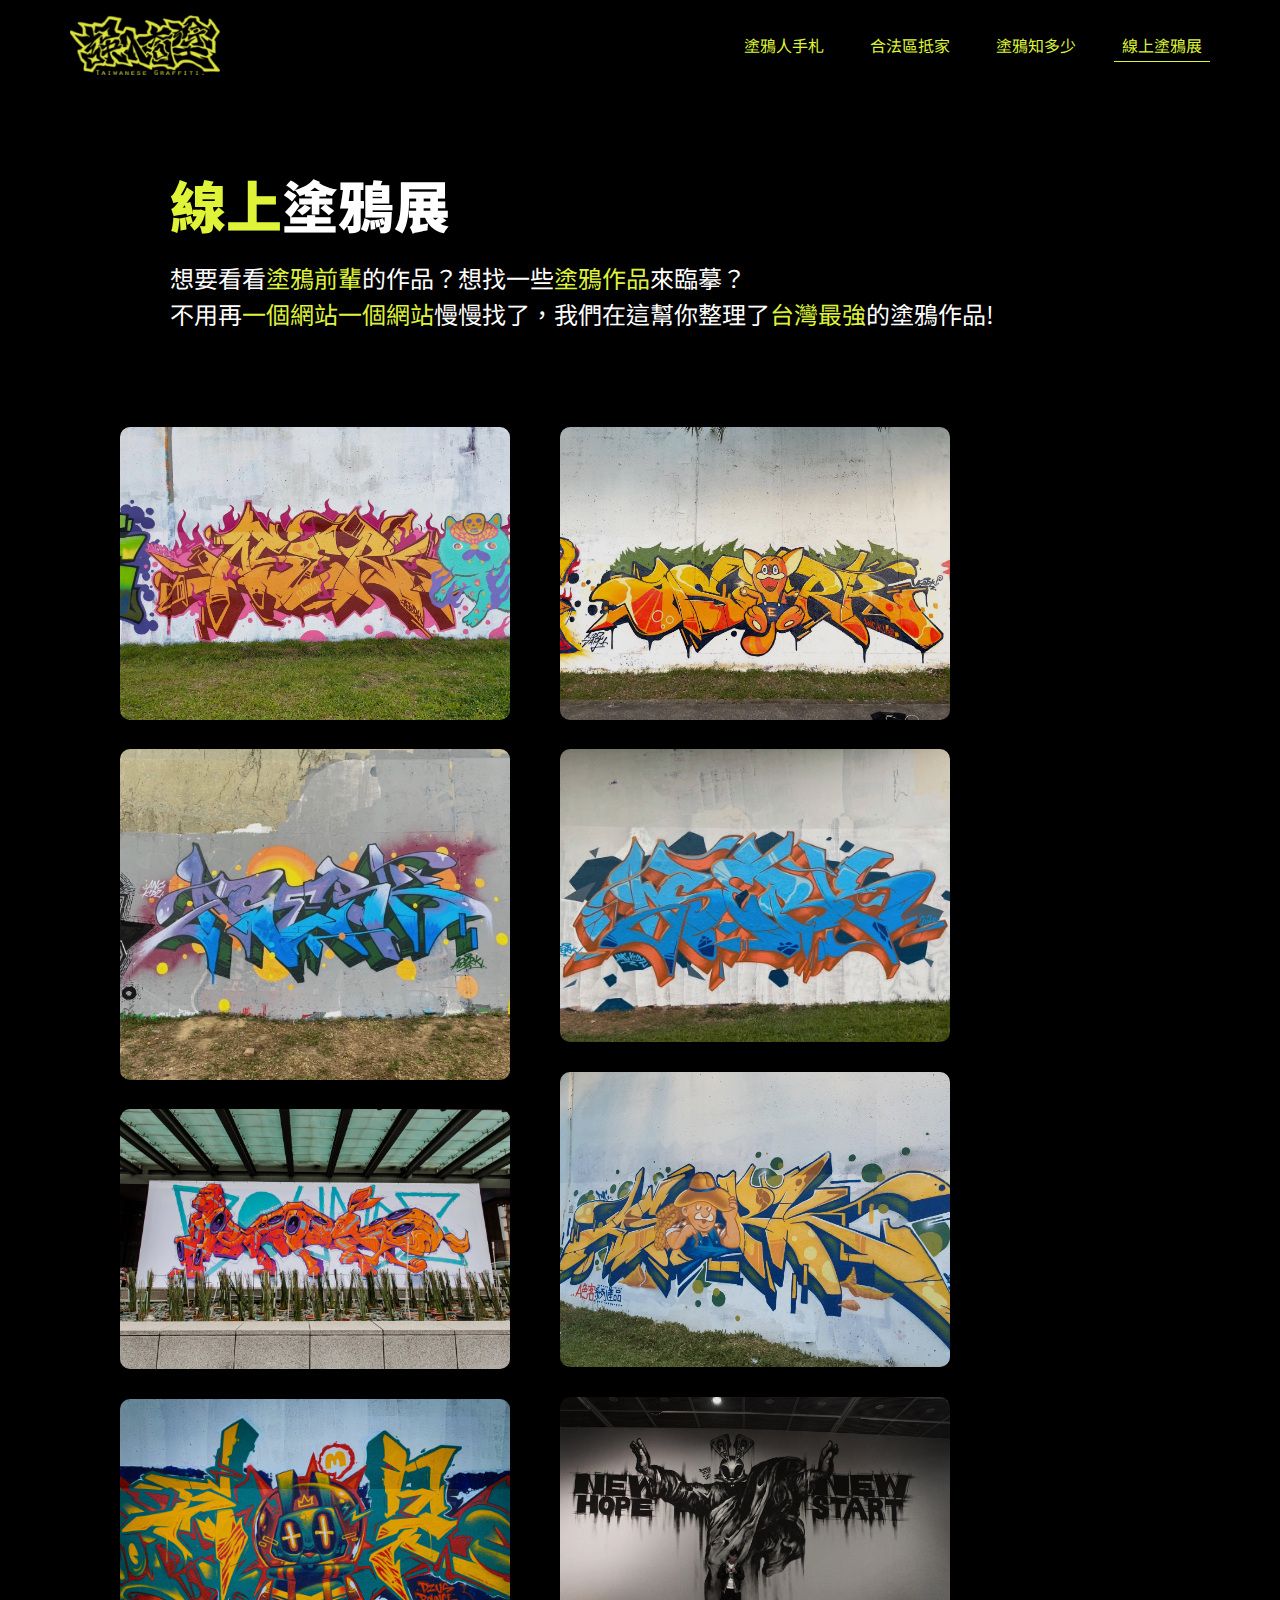
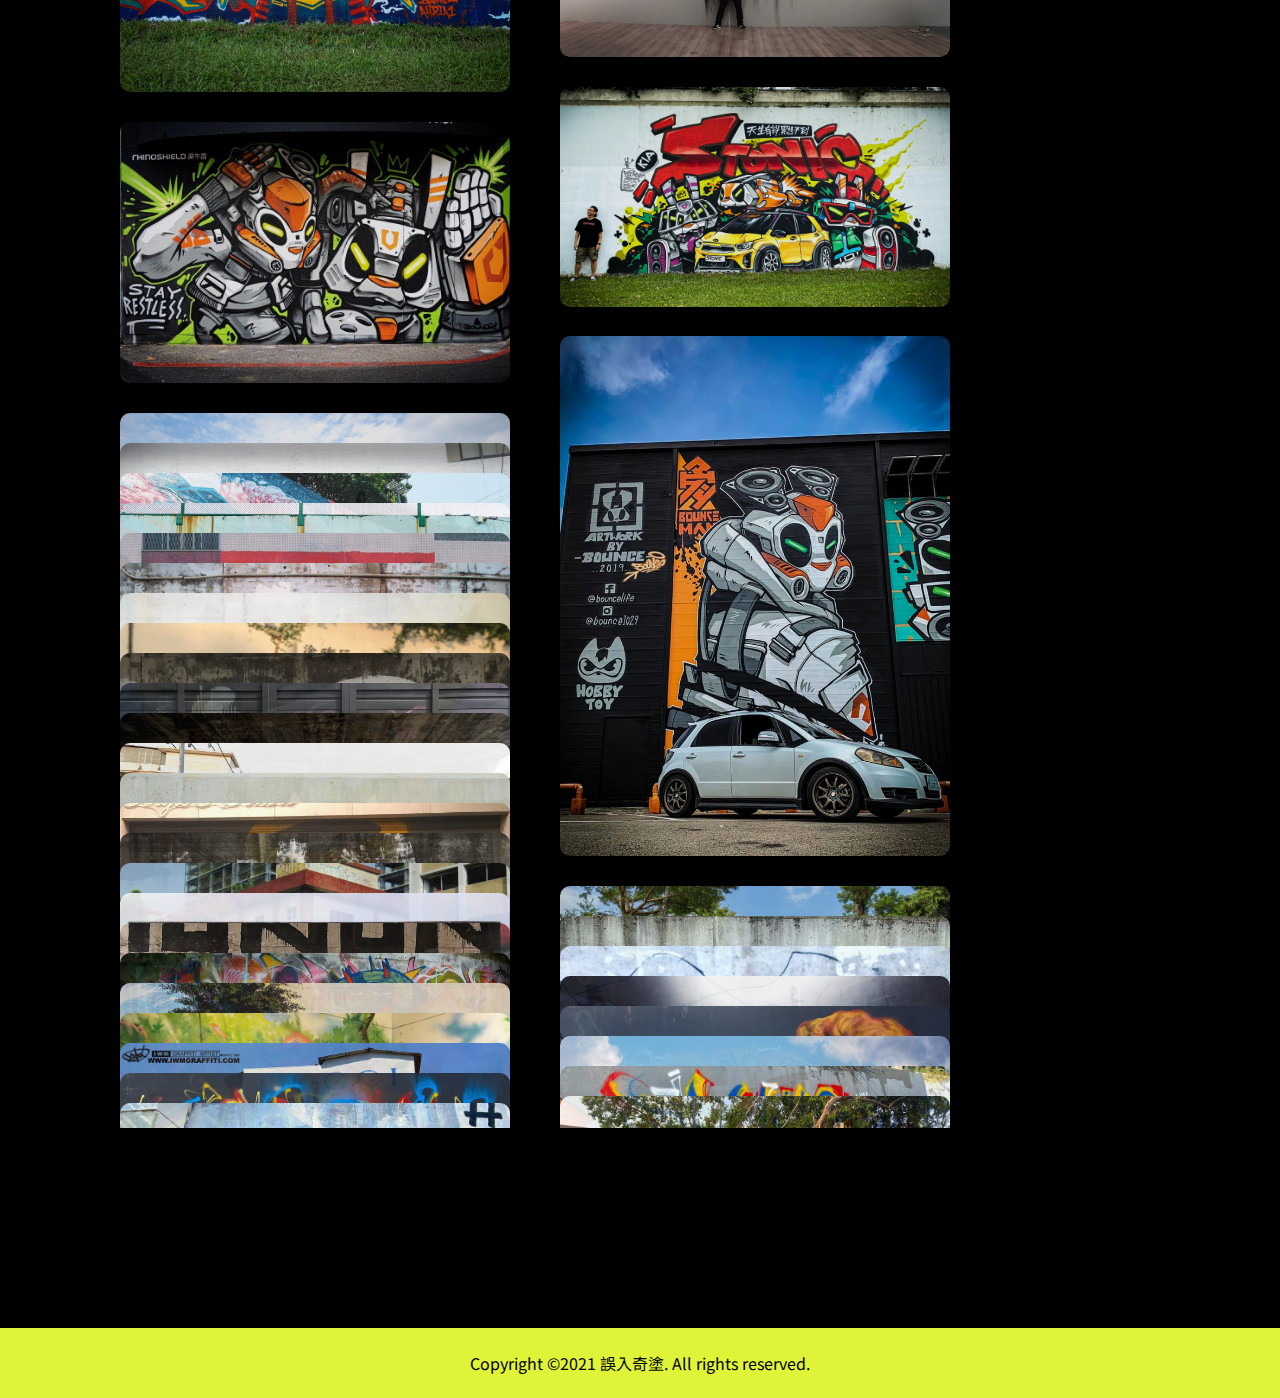
==== four/index.html @ 2bbb907f "final" ====
<!DOCTYPE html>
<html lang="zh-TW">
<html>
<head>
  <meta charset="utf-8">
  <title>線上塗鴉展</title>
  <link rel="stylesheet" href="css/style.css">
  <script src="js/jquery-2.2.1.min.js"></script>
  <script src="js/script.js"></script> 
  <link rel="stylesheet" href="css/font-awesome.css"> 
  <link rel="stylesheet" type="text/css" href="css/bootstrap.min.css">
  <link rel="stylesheet" href="css/lightbox.css">
  <script src="js/jquery.js"></script>
  <script src="js/lightbox.js"></script>
   
  <link rel="preconnect" href="https://fonts.gstatic.com">
  <link href="https://fonts.googleapis.com/css2?family=Noto+Sans+TC:wght@100;300;400;900&display=swap" rel="stylesheet">


</head>

<body class= "bk-dark">
 
  <!-- nav -->
 <nav class="navbar navbar-expand-lg fixed-top">
  <div class="container">

    <!-- brand -->
    <a class="navbar-brand" href="../index.html"><img class="nav-logo" src="img/logo.png" alt=""></a>

    <button class="navbar-toggler" type="button" data-toggle="collapse" data-target="#collapsibleNavbar">
      <i class="fas fa-bars"></i>
    </button>

    <div class="collapse navbar-collapse" id="collapsibleNavbar">
      <ul class="navbar-nav ml-auto">
        <li class="nav-item">
          <a class="nav-link"  href="../one/index.html">塗鴉人手札</a>
        </li>
        <li class="nav-item">
          <a class="nav-link" href="../two/index.html">合法區抵家</a>
        </li>
        <li class="nav-item">
          <a class="nav-link" href="../three/index.html">塗鴉知多少</a>
        </li>
        <li class="nav-item">
          <a class="nav-link active" href="#">線上塗鴉展</a>
        </li>
      </ul>
    </div> 
  </div>
</nav>

  <div class="title">
    <h1><span>線上</span>塗鴉展</h1>
  </div>  

  <div style="margin-bottom: 70px;">
    <div class="titledescribe" style="padding-left: 170px;">
      <p>想要看看<span>塗鴉前輩</span>的作品？想找一些<span>塗鴉作品</span>來臨摹？
      <br>  
      不用再<span>一個網站一個網站</span>慢慢找了，我們在這幫你整理了<span>台灣最強</span>的塗鴉作品!</p>
    </div>  
  </div>

  <div class="container" id="con2"> 
  <div class="grid infinite_div content-area clear">
    <div class="main-area">
        <ul id="gallery">
          <li class="first-fig"
              data-title="Aserk_台北">
              <a href="img/Aserk_台北.jpg" data-lightbox="image-set">
                <img class="grid-item" src="img/Aserk_台北.jpg">
              </a>
          </li>
          <li class="first-fig"
              data-title="Aserk_台北2">
              <a href="img/Aserk_台北2.jpg" data-lightbox="image-set">
                <img class="grid-item" src="img/Aserk_台北2.jpg">
              </a>
          </li>
          <li class="first-fig"
              data-title="Aserk_台北3">
              <a href="img/Aserk_台北3.jpg" data-lightbox="image-set">
                <img class="grid-item" src="img/Aserk_台北3.jpg">
              </a>
          </li>
          <li class="first-fig"
              data-title="Aserk_台北4">
              <a href="img/Aserk_台北4.jpg" data-lightbox="image-set">
                <img class="grid-item" src="img/Aserk_台北4.jpg">
              </a>
          </li>
          <li class="first-fig"
              data-title="Aserk_台北5">
              <a href="img/Aserk_台北5.jpg" data-lightbox="image-set">
                <img class="grid-item" src="img/Aserk_台北5.jpg">
              </a>
          </li>
          <li class="first-fig"
              data-title="BOUNCE_台北">
              <a href="img/BOUNCE_台北.jpg" data-lightbox="image-set">
                <img class="grid-item" src="img/BOUNCE_台北.jpg">
              </a>
          </li>
          <li class="first-fig"
              data-title="BOUNCE_台北2">
              <a href="img/BOUNCE_台北2.jpg" data-lightbox="image-set">
                <img class="grid-item" src="img/BOUNCE_台北2.jpg">
              </a>
          </li>
          <li class="first-fig"
              data-title="BOUNCE_台北3">
              <a href="img/BOUNCE_台北3.jpg" data-lightbox="image-set">
                <img class="grid-item" src="img/BOUNCE_台北3.jpg">
              </a>
          </li>
          <li class="first-fig"
              data-title="BOUNCE_台北4">
              <a href="img/BOUNCE_台北4.jpg" data-lightbox="image-set">
                <img class="grid-item" src="img/BOUNCE_台北4.jpg">
              </a>
          </li>
          <li class="first-fig"
              data-title="BOUNCE_台北5">
              <a href="img/BOUNCE_台北5.jpg" data-lightbox="image-set">
                <img class="grid-item" src="img/BOUNCE_台北5.jpg">
              </a>
          </li>
          <li class="first-fig"
              data-title="BOUNCE_桃園">
              <a href="img/BOUNCE_桃園.jpg" data-lightbox="image-set">
                <img class="grid-item" src="img/BOUNCE_桃園.jpg">
              </a>
          </li>
          <li class="first-fig"
              data-title="BOUNCE_桃園2">
              <a href="img/BOUNCE_桃園2.jpg" data-lightbox="image-set">
                <img class="grid-item" src="img/BOUNCE_桃園2.jpg">
              </a>
          </li>
          <li class="first-fig"
              data-title="DEBE_不明">
              <a href="img/DEBE_不明.jpg" data-lightbox="image-set">
                <img class="grid-item" src="img/DEBE_不明.jpg">
              </a>
          </li>
          <li class="first-fig"
              data-title="DEBE_台北">
              <a href="img/DEBE_台北.jpg" data-lightbox="image-set">
                <img class="grid-item" src="img/DEBE_台北.jpg">
              </a>
          </li>
          <li class="first-fig"
              data-title="DEBE_台北2">
              <a href="img/DEBE_台北2.jpg" data-lightbox="image-set">
                <img class="grid-item" src="img/DEBE_台北2.jpg">
              </a>
          </li>
          <li class="first-fig"
              data-title="DEBE_高雄">
              <a href="img/DEBE_高雄.jpg" data-lightbox="image-set">
                <img class="grid-item" src="img/DEBE_高雄.jpg">
              </a>
          </li>
          <li class="first-fig"
              data-title="DISK_台北">
              <a href="img/DISK_台北.jpg" data-lightbox="image-set">
                <img class="grid-item" src="img/DISK_台北.jpg">
              </a>
          </li>
          <li class="first-fig"
              data-title="DISK_台北2">
              <a href="img/DISK_台北2.jpg" data-lightbox="image-set">
                <img class="grid-item" src="img/DISK_台北2.jpg">
              </a>
          </li>
          <li class="first-fig"
              data-title="DISK_台北3">
              <a href="img/DISK_台北3.jpg" data-lightbox="image-set">
                <img class="grid-item" src="img/DISK_台北3.jpg">
              </a>
          </li>
          <li class="first-fig"
              data-title="DISK_台南">
              <a href="img/DISK_台南.jpg" data-lightbox="image-set">
                <img class="grid-item" src="img/DISK_台南.jpg">
              </a>
          </li>
          <li class="first-fig"
              data-title="DISK_屏東">
              <a href="img/DISK_屏東.jpg" data-lightbox="image-set">
                <img class="grid-item" src="img/DISK_屏東.jpg">
              </a>
          </li>
          <li class="first-fig"
              data-title="FLOWDOWN_台北">
              <a href="img/FLOWDOWN_台北.jpg" data-lightbox="image-set">
                <img class="grid-item" src="img/FLOWDOWN_台北.jpg">
              </a>
          </li>
          <li class="first-fig"
              data-title="FLOWDOWN_新北">
              <a href="img/FLOWDOWN_新北.jpg" data-lightbox="image-set">
                <img class="grid-item" src="img/FLOWDOWN_新北.jpg">
              </a>
          </li>
          <li class="first-fig"
              data-title="GIANT_台北">
              <a href="img/GIANT_台北.jpg" data-lightbox="image-set">
                <img class="grid-item" src="img/GIANT_台北.jpg">
              </a>
          </li>
          <li class="first-fig"
              data-title="GIANT_台北2">
              <a href="img/GIANT_台北2.jpg" data-lightbox="image-set">
                <img class="grid-item" src="img/GIANT_台北2.jpg">
              </a>
          </li>
          <li class="first-fig"
              data-title="ORANG_台北">
              <a href="img/ORANG_台北.jpg" data-lightbox="image-set">
                <img class="grid-item" src="img/ORANG_台北.jpg">
              </a>
          </li>
          <li class="first-fig"
              data-title="REACH_台北">
              <a href="img/REACH_台北.jpg" data-lightbox="image-set">
                <img class="grid-item" src="img/REACH_台北.jpg">
              </a>
          </li>
          <li class="first-fig"
              data-title="REACH_台北2">
              <a href="img/REACH_台北2.jpg" data-lightbox="image-set">
                <img class="grid-item" src="img/REACH_台北2.jpg">
              </a>
          </li>
          <li class="first-fig"
              data-title="REACH_彰化">
              <a href="img/REACH_彰化.jpg" data-lightbox="image-set">
                <img class="grid-item" src="img/REACH_彰化.jpg">
              </a>
          </li>
          <li class="first-fig"
              data-title="XIANG_台北">
              <a href="img/XIANG_台北.jpg" data-lightbox="image-set">
                <img class="grid-item" src="img/XIANG_台北.jpg">
              </a>
          </li>
          <li class="first-fig"
              data-title="XIANG_新北">
              <a href="img/XIANG_新北.jpg" data-lightbox="image-set">
                <img class="grid-item" src="img/XIANG_新北.jpg">
              </a>
          </li>
          <li class="first-fig"
              data-title="烏有-不明">
              <a href="img/烏有-不明.jpg" data-lightbox="image-set">
                <img class="grid-item" src="img/烏有-不明.jpg">
              </a>
          </li>
          <li class="first-fig"
              data-title="烏有-不明2">
              <a href="img/烏有-不明2.jpg" data-lightbox="image-set">
                <img class="grid-item" src="img/烏有-不明2.jpg">
              </a>
          </li>
          <li class="first-fig"
              data-title="烏有-不明3">
              <a href="img/烏有-不明3.jpg" data-lightbox="image-set">
                <img class="grid-item" src="img/烏有-不明3.jpg">
              </a>
          </li>
          <li class="first-fig"
              data-title="烏有-台南">
              <a href="img/烏有-台南.jpg" data-lightbox="image-set">
                <img class="grid-item" src="img/烏有-台南.jpg">
              </a>
          </li>
          <li class="first-fig"
              data-title="烏有-台南2">
              <a href="img/烏有-台南2.jpg" data-lightbox="image-set">
                <img class="grid-item" src="img/烏有-台南2.jpg">
              </a>
          </li>
          <li class="first-fig"
              data-title="烏有-高雄">
              <a href="img/烏有-高雄.jpg" data-lightbox="image-set">
                <img class="grid-item" src="img/烏有-高雄.jpg">
              </a>
          </li>
          <li class="first-fig"
              data-title="虫子_台北">
              <a href="img/虫子_台北.jpg" data-lightbox="image-set">
                <img class="grid-item" src="img/虫子_台北.jpg">
              </a>
          </li>
          <li class="first-fig"
              data-title="虫子_台北2">
              <a href="img/虫子_台北2.jpg" data-lightbox="image-set">
                <img class="grid-item" src="img/虫子_台北2.jpg">
              </a>
          </li>
          <li class="first-fig"
              data-title="鴉達克_不明">
              <a href="img/鴉達克_不明.jpg" data-lightbox="image-set">
                <img class="grid-item" src="img/鴉達克_不明.jpg">
              </a>
          </li>
          <li class="first-fig"
              data-title="鴉達克_不明2">
              <a href="img/鴉達克_不明2.jpg" data-lightbox="image-set">
                <img class="grid-item" src="img/鴉達克_不明2.jpg">
              </a>
          </li>
         <li class="first-fig"
              data-title="鴉達克_不明3">
              <a href="img/鴉達克_不明3.jpg" data-lightbox="image-set">
                <img class="grid-item" src="img/鴉達克_不明3.jpg">
              </a>
          </li>
          <li class="first-fig"
              data-title="鴉達克_不明4">
              <a href="img/鴉達克_不明4.jpg" data-lightbox="image-set">
                <img class="grid-item" src="img/鴉達克_不明4.jpg">
              </a>
          </li>
        </ul>
      </div>    
    </div>
  </div>  

<footer>
	 <div class="footer">Copyright &copy;2021 誤入奇塗. All rights reserved.</div>
</footer>
</body>

<script src="js/jQuery.js"></script>
<script type="text/javascript" src="js/bootstrap.min.js"></script>
<script src="js/masonry.pkgd.min.js"></script>

<script src="js/jquery.infinitescroll.min.js"></script>
  <script src="js/imagesloaded.pkgd.min.js"></script>
  <script>
$(document).ready(function() {
/** 滾動載入 **/
  
    $('.infinite_div').infinitescroll({
 navSelector: 'div.infinite_Link',
 nextSelector: 'div.infinite_Link a:first',
 itemSelector: '.infinite_div div.flow_square',
    },
    function(newElements) {
 $('.infinite_div').imagesLoaded( function() {
     $('.infinite_div').masonry('appended', newElements, true); 
 });
    });
  
/** 瀑布流布局 **/
  
    $('.grid').imagesLoaded( function() {
 $('.grid').masonry({
     itemSelector: '.grid-item',
     horizontalOrder: true
 });
    });
})
</script>
</html>
---- four/css/style.css ----
.bk-dark{
  background-color: #000000;
}


.navbar-brand img {
  width: 150px;
  height: 60px;
}

@media (min-width: 768px) {
/*nav選單*/
  .navbar{
  padding-left:50px!important;
  padding-right:50px!important; 
  }
}

ul {
  list-style: none;
}

.section-padding {
  padding: 70px 0;
}



/*--navbar--*/
.navbar {
  background-color: #000;
  padding: 0 10px;
  height: 90px;
  transition: all 0.5s ease;
}

.nav-logo {
  top: 15px;
}

.navbar .navbar-shrink {
  box-shadow: 0 10px 10px rgb(0,0,0,0.1);
  background-color: #000;
  border: 1px solid #dff338;
}

.navbar > .container {
  padding: 0;
}

.navbar .nav-item {
  margin-left: 30px;
}

.navbar .nav-item .nav-link {
  color: #dff338;
  font-family: 'Noto Sans TC', sans-serif;
  text-transform: capitalize;
  font-weight: 400;
  padding: 5px 0;
  position: relative;
}

.navbar .nav-item .nav-link::before {
  content: '';
  position: absolute;
  left: 0;
  bottom: 0;
  right: 0;
  height: 1px;
  background-color: #dff338;
  transition: all 0.5s ease;
  transform: scale(0);
}

.navbar .nav-item .nav-link.active::before,
.navbar .nav-item .nav-link:hover::before {
  transform: scale(1);
}


@media(max-width: 991px) {


  .navbar-toggler {
    background-color: #000;
    border: 1px solid #dff338;
    box-shadow: 0 5px 15px rgba(0,0,0,0.3);
    height: 35px;
    width: 40px;
    padding: auto;
    right: 40px;
    font-size: 15px;
    color: #dff338;
  }

  .nav-logo {
    left: 40px;
  }

  .navbar-nav{
    background-color: #000;
    border: 1px solid #dff338;
    box-shadow: 0 5px 15px rgba(0,0,0,0.3);
  }

  .navbar .nav-item {
    margin: 0;
    padding: 5px 15px;
  }

  .navbar .navbar-shrink .navbar-toggler
  .navbar .navbar-shrink .navbar-nav {
    background-color: #dff338;
  }

}

.show{
  color: #FFFFFF;
}
/*navbar end*/

.title {
  margin-top: 170px;
  margin-left: 170px;
}

.title h1{
  font-size: 56px;
  font-weight: 900;
  font-family: 'Noto Sans TC', sans-serif;
  color: #fff;
  left: 0;
}

span{
  color: #dff338;
}

.titledescribe{
  font-size: 24px;
  font-weight: 400;
  font-family: 'Noto Sans TC', sans-serif;
  color: #FFFFFF;
  padding-top: 15px;
}

.container{
  max-width: 84%;
  overflow: hidden;
}

#con2{
  max-width: 100%;
  overflow: hidden;
  margin-top: 45px;
}

.container img{
  border-radius: 5px;
}

/*masonry*/
.grid{
  width: 90%;
  margin-left: 100px;
}

.grid img{
  width: 400px;
  border-radius:5px;
}

.grid-item{
  width: 400px;
  margin-bottom: 20px;
  padding:5px;  
  border-radius:5px;
}

/*.show{
  color: #FFFFFF;
}*/

/*masonry end*/

/*Article Style*/
.main-area {
  width: 100%;
  box-sizing: border-box;
  margin-bottom: 20px;
}

.main-area p {
  text-indent: 1.8em;
  line-height: 1.7;
}

/*Gallery Style*/
#gallery{
  list-style:none;
  margin:0;
  padding:0;
  width:100%;
}

#gallery li{
  /*display:block;*/
  cursor:pointer;
  box-sizing:border-box;
  position:relative;
}

#gallery .first-fig {
  margin-left:0px;
}

.first-fig img{
  opacity: 0.9;
  cursor: pointer;
  width: 400px;
  border-radius: 15px;
}

.first-fig img:hover{
  opacity: 1;
  box-shadow: 0 4px 8px 0 rgba(0, 0, 0, 0.2), 0 6px 20px 0 rgba(0, 0, 0, 0.19);
}

/*.overlay{
  display:none;
  color:#fff;
  position:absolute;
  bottom:0;
  left:0;
  z-index:100;
  width:100%;
  padding:10px;
  box-sizing:border-box;
  pointer-events:none;
  font-weight: 100;
}

.overlay h3{
  font-weight: 100;
  margin:0;
  padding:0;
}*/

/*footer*/
.footer {
  height: 70px;
  width: 100%;
  margin-top: 200px;
  background-color: #dff338;
  font-family: 'Noto Sans TC', sans-serif;
  font-size: 16px;
  color: #000;
  display: flex;
  justify-content: center;
  align-items: center;
}

@media (max-width: 575px){
  .title h1, .title span{
    font-size: 40px;
  }

}

/*Float CLear
.clear:after {
  content:"";
  display: block;
  clear: both;
}*/
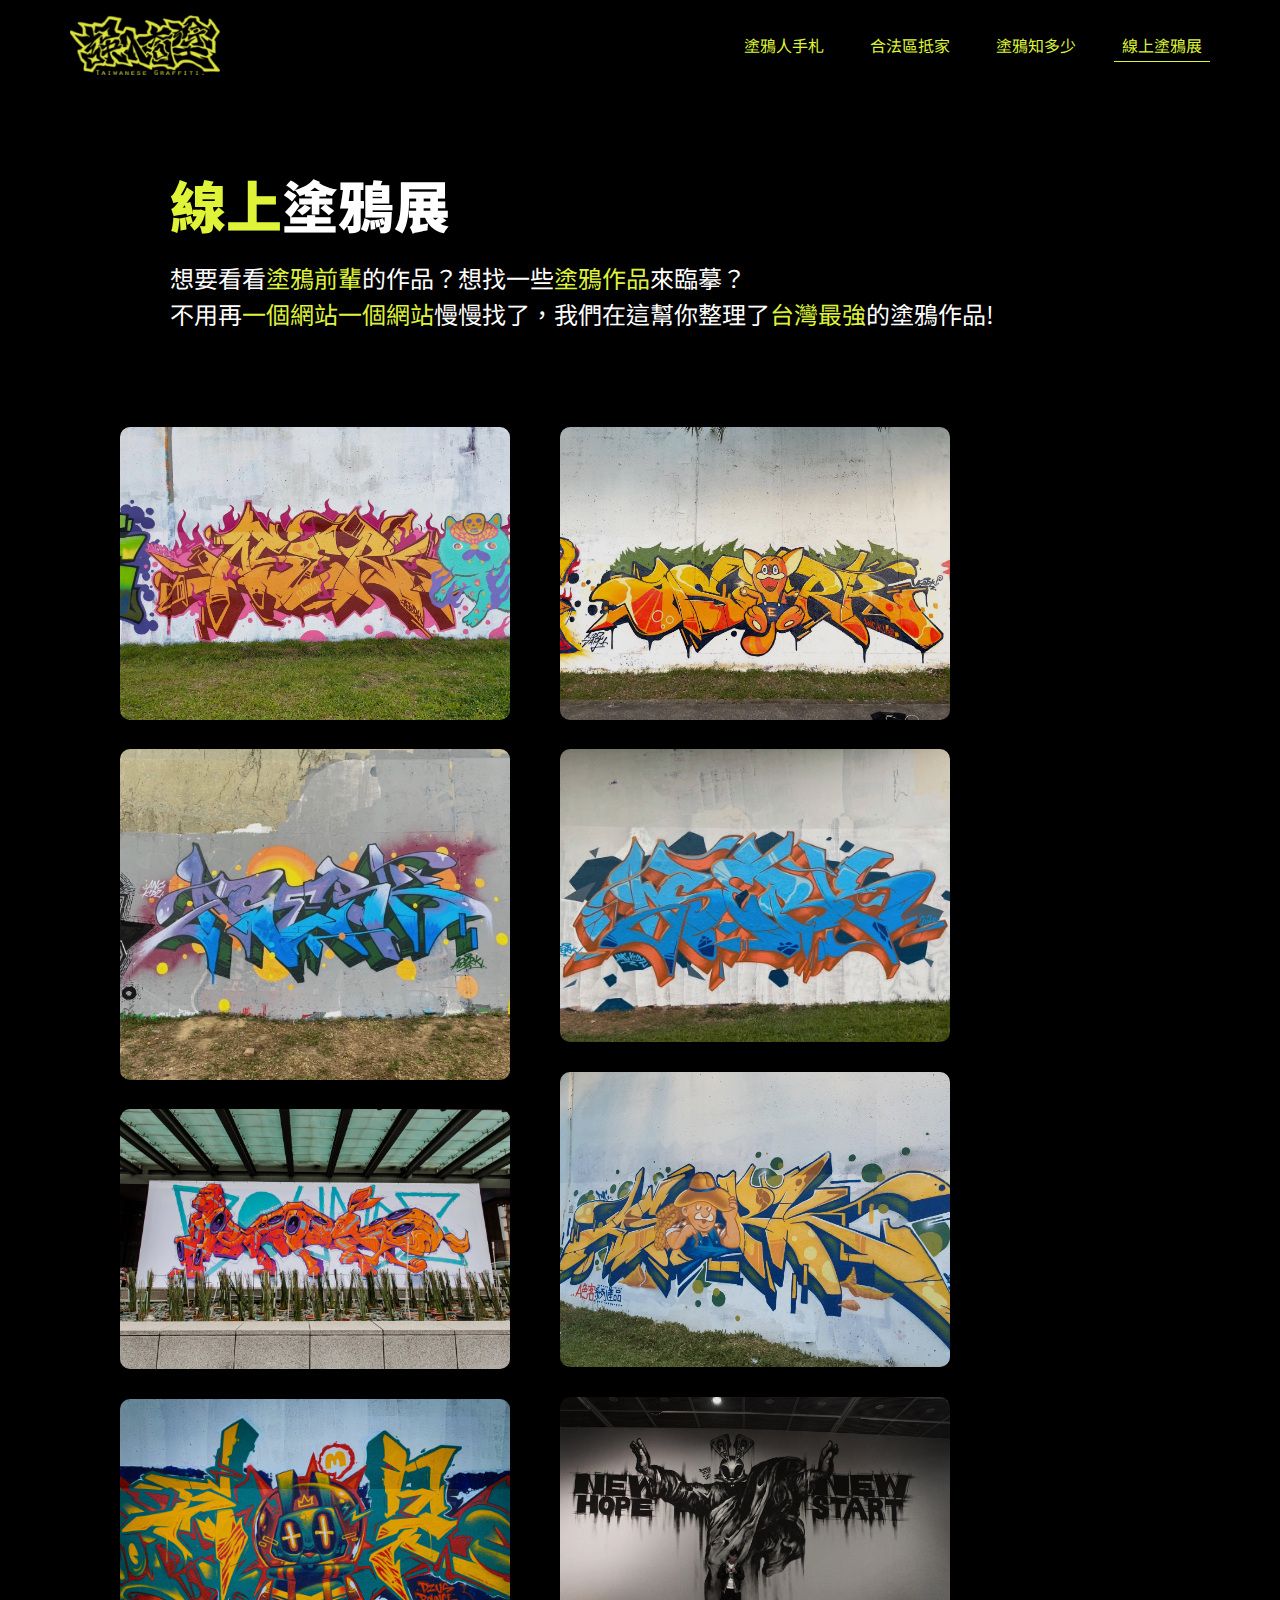
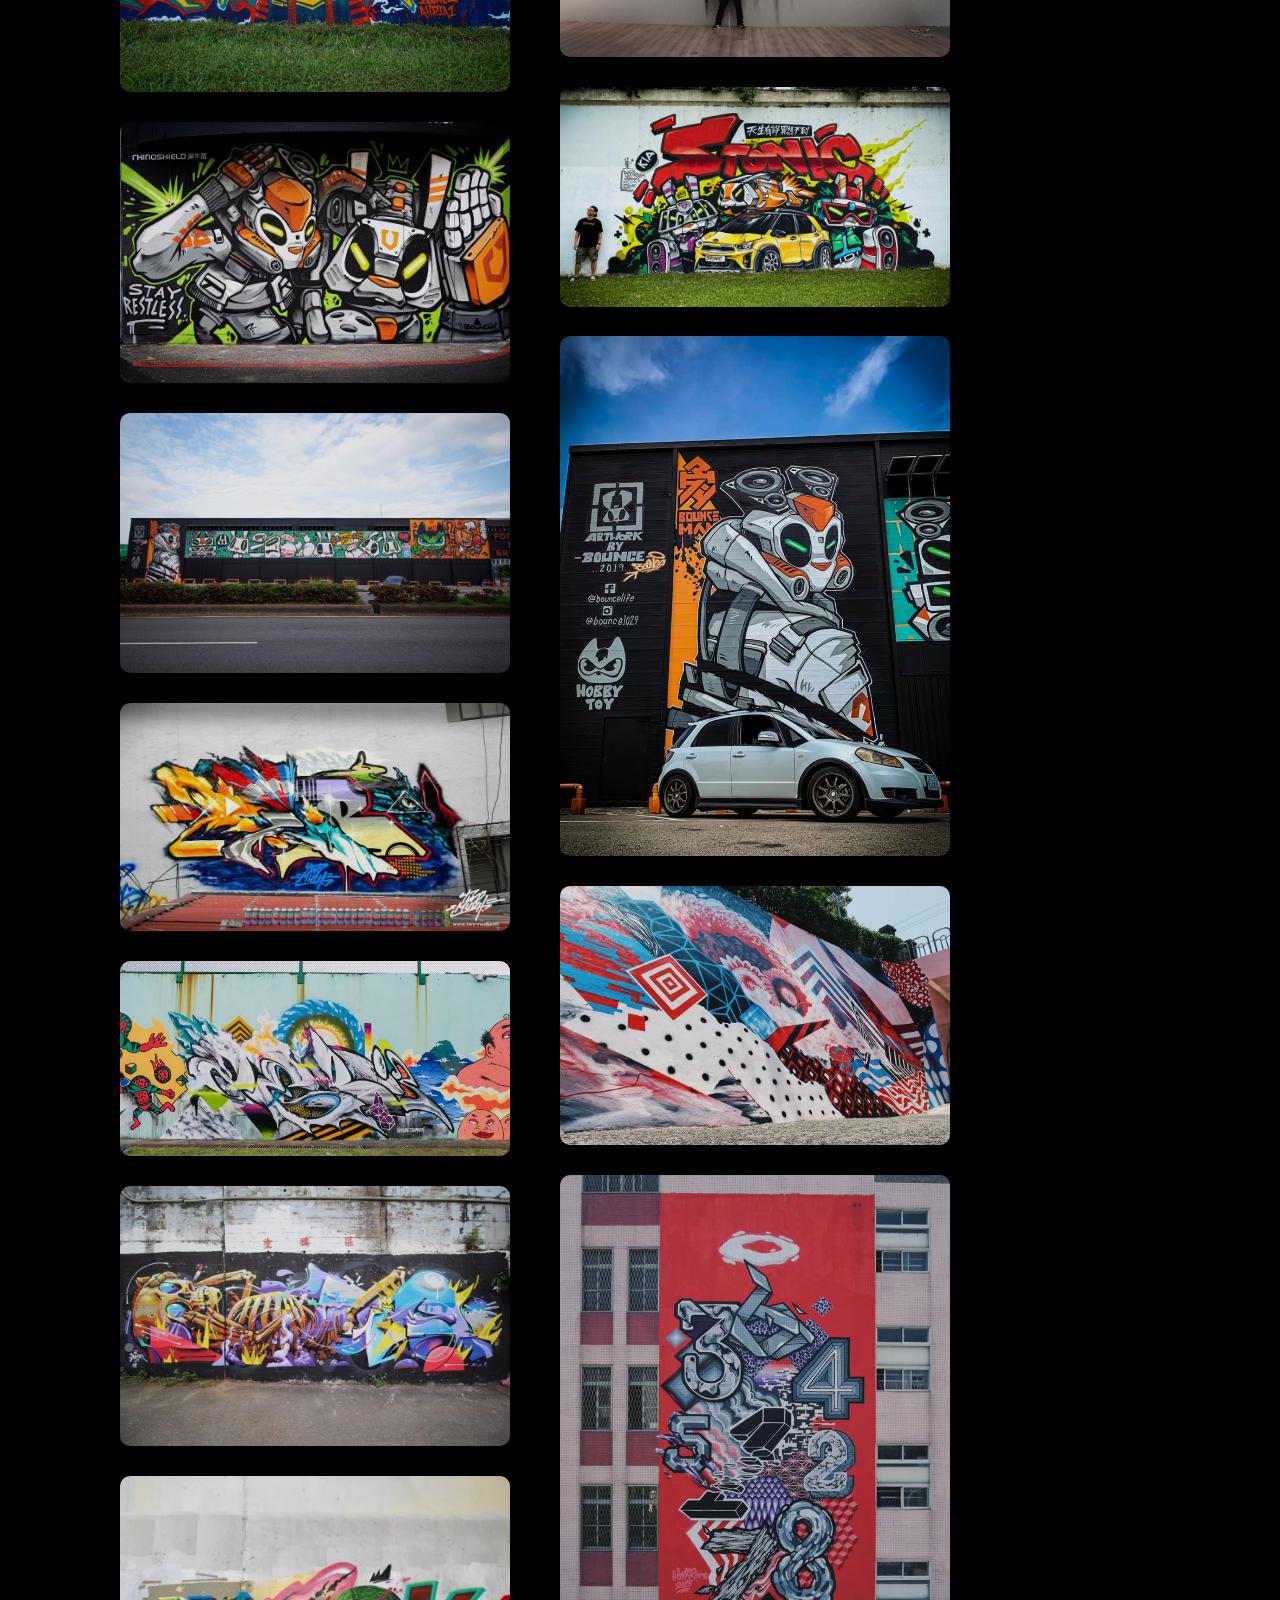
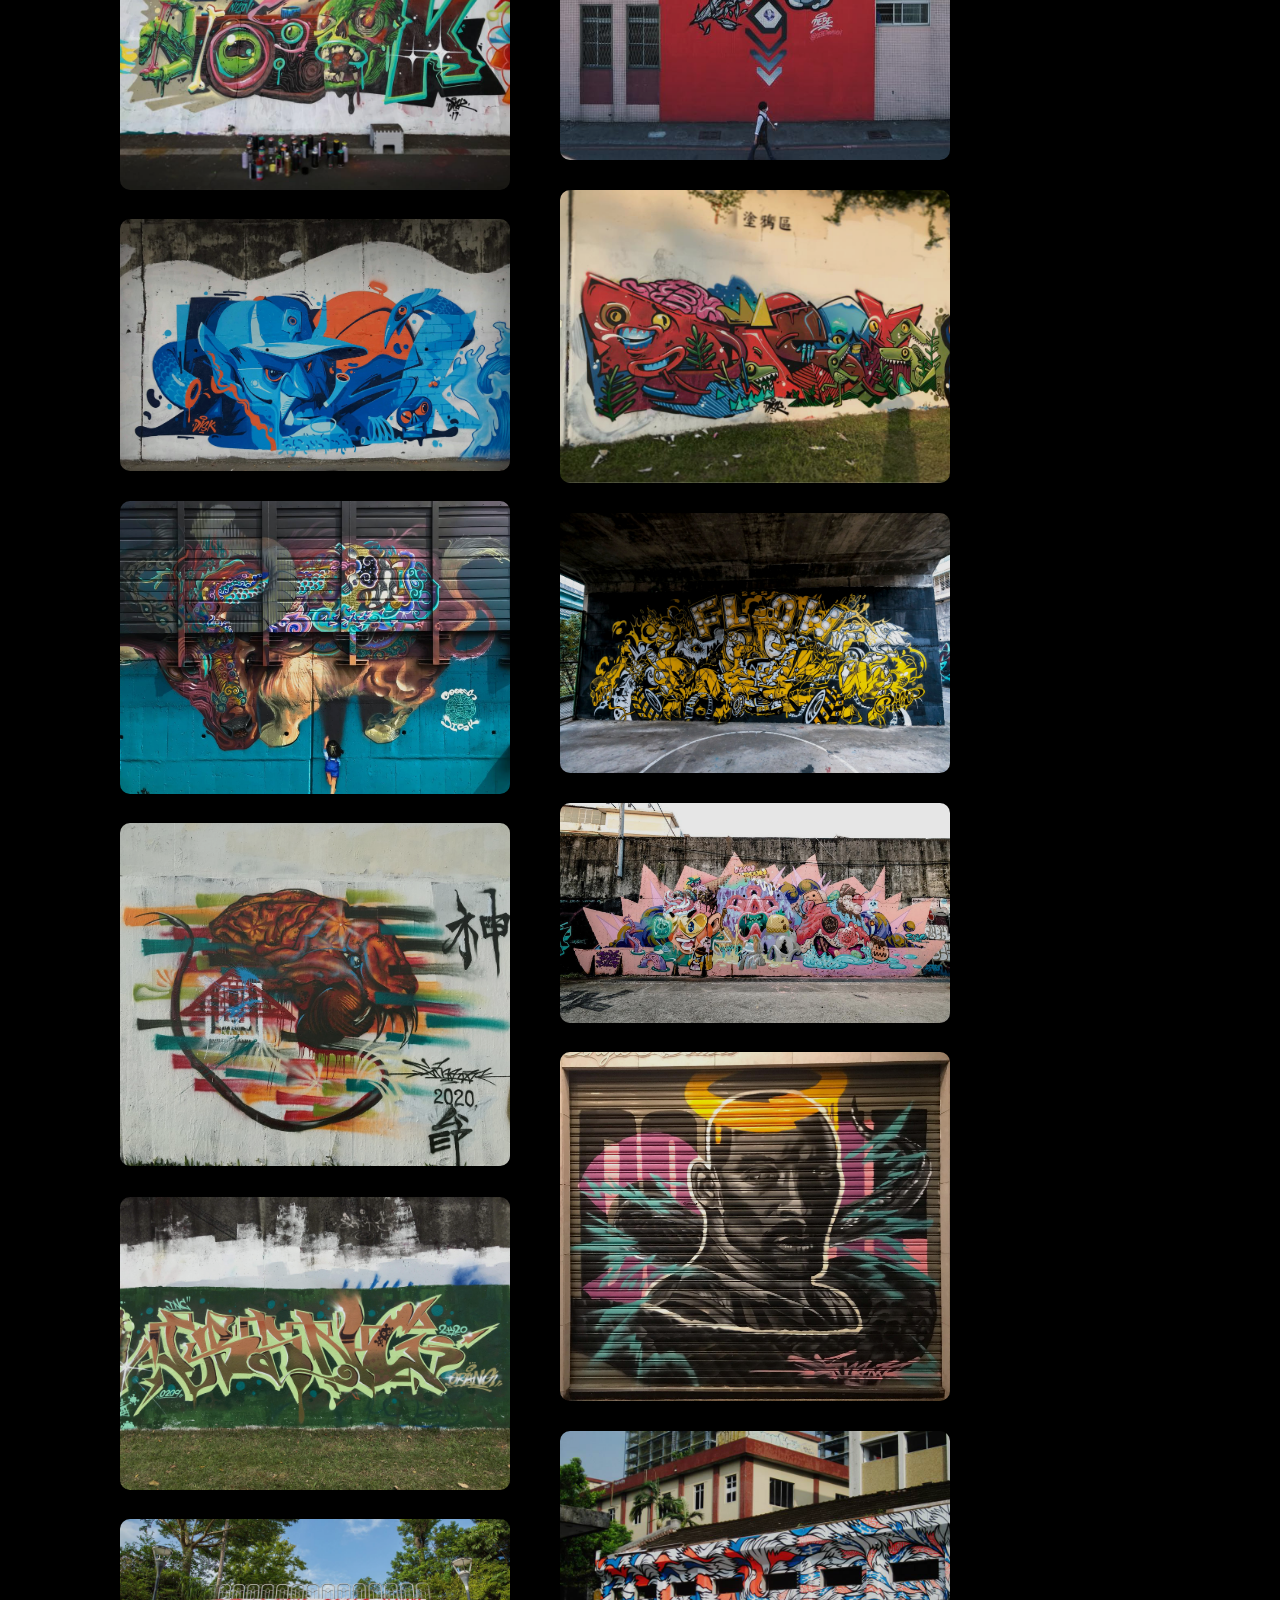
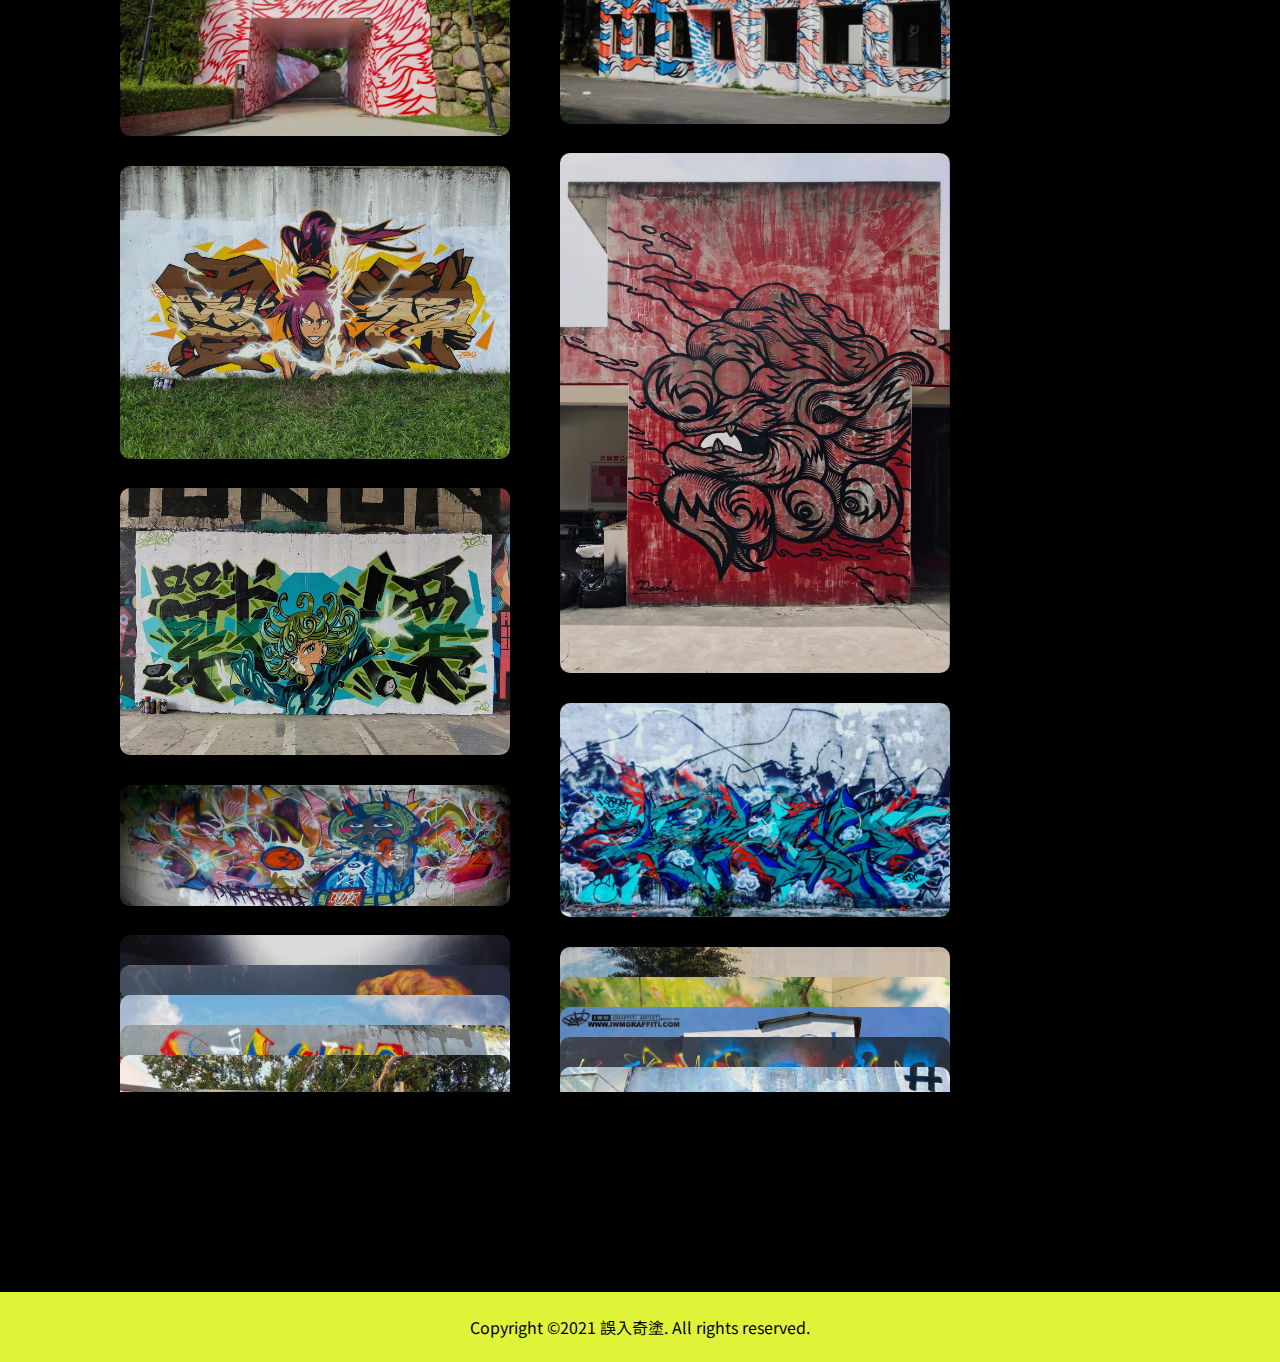
==== commit c9a1e403: "final" ====
--- a/four/index.html
+++ b/four/index.html
@@ -366,4 +366,8 @@
     });
 })
 </script>
+
+<script>
+
+</script>  
 </html>
